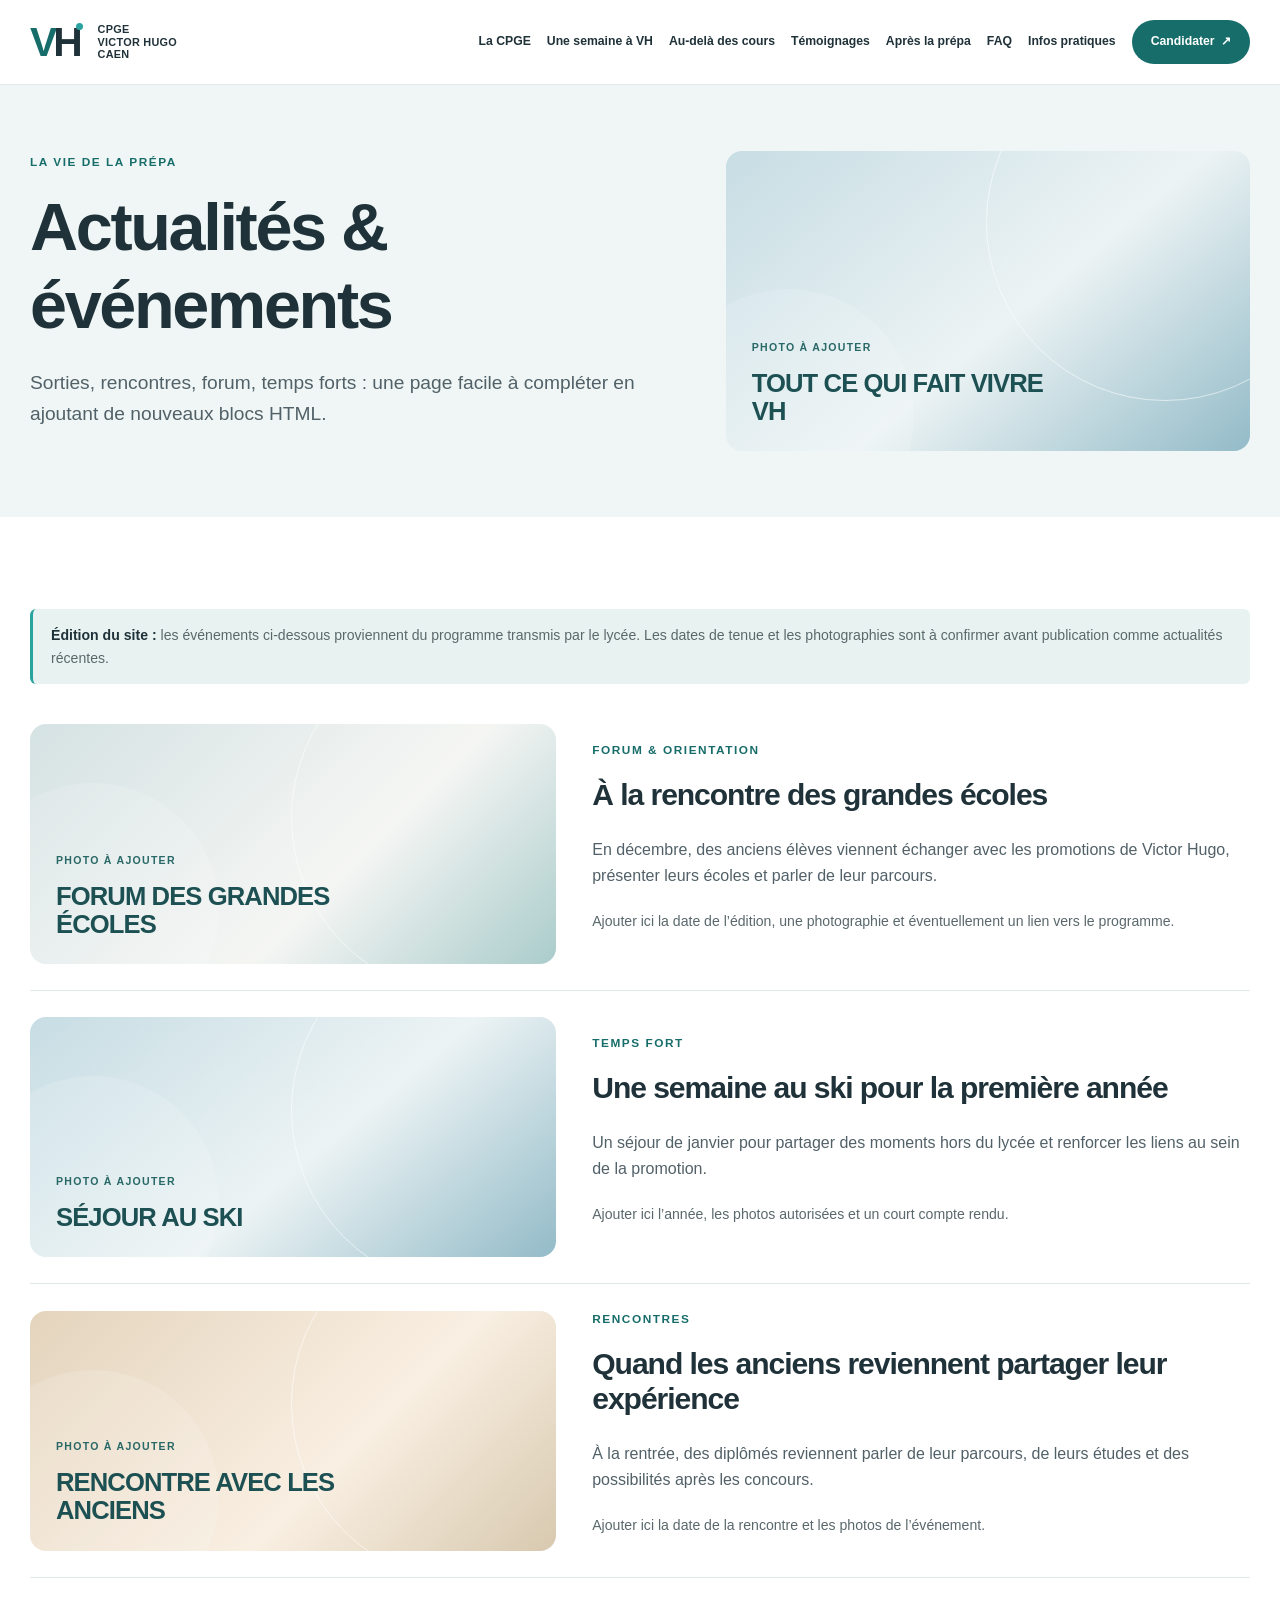
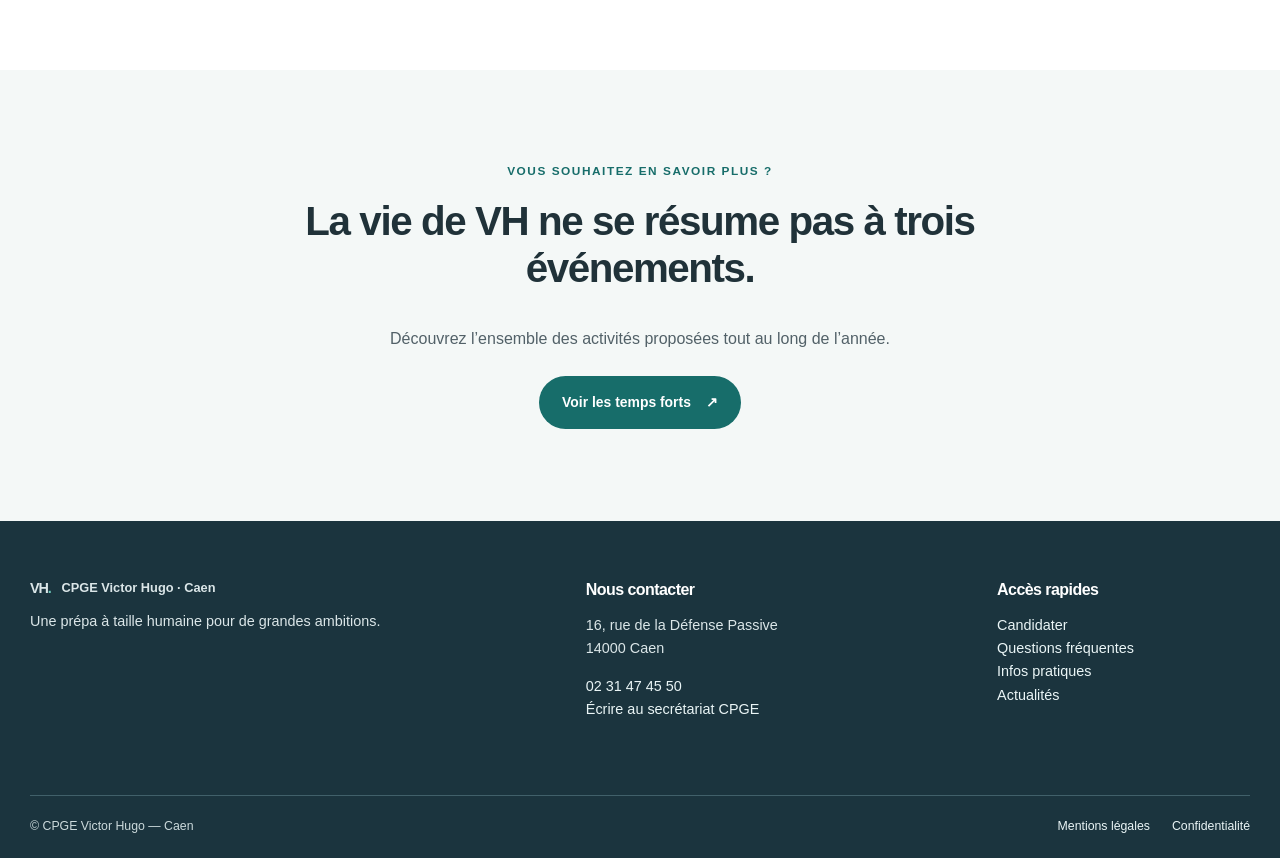
==== src/actualites/index.html @ 6874590a "site web sans photos et information exact" ====
<!DOCTYPE html>
<html lang="fr">
<head>
  <meta charset="UTF-8">
  <meta name="viewport" content="width=device-width, initial-scale=1.0">
  <meta name="theme-color" content="#2AA2A0">
  <meta name="description" content="Vie des classes préparatoires de Victor Hugo à Caen : événements, rencontres et activités.">
  <title>Actualités | CPGE Victor Hugo — Caen</title>
  <link rel="stylesheet" href="../assets/css/style.css">
</head>
<body>
  <a class="skip-link" href="#contenu">Aller au contenu</a>
  <!-- Le même en-tête se retrouve dans chaque page HTML. -->
<header class="site-header">
  <div class="header-inner container">
    <a class="brand" href="../" aria-label="CPGE Victor Hugo — accueil">
      <span class="brand-mark" aria-hidden="true">V<span>H</span><i></i></span>
      <span class="brand-name">CPGE<br>VICTOR HUGO<br>CAEN</span>
    </a>

    <nav class="desktop-nav" aria-label="Navigation principale">
      <a href="../la-cpge/">La CPGE</a>
<a href="../une-semaine/">Une semaine à VH</a>
<a href="../au-dela-des-cours/">Au-delà des cours</a>
<a href="../temoignages/">Témoignages</a>
<a href="../apres-la-prepa/">Après la prépa</a>
<a href="../faq/">FAQ</a>
<a href="../infos-pratiques/">Infos pratiques</a>
<a class="nav-cta" href="../candidater/">Candidater <span aria-hidden="true">↗</span></a>
    </nav>

    <!-- Menu mobile sans JavaScript : cliquer sur Menu pour l'ouvrir. -->
    <details class="mobile-nav">
      <summary>Menu <span class="menu-symbol" aria-hidden="true">☰</span></summary>
      <nav class="mobile-nav-links" aria-label="Navigation mobile">
        <a href="../la-cpge/">La CPGE</a>
<a href="../une-semaine/">Une semaine à VH</a>
<a href="../au-dela-des-cours/">Au-delà des cours</a>
<a href="../temoignages/">Témoignages</a>
<a href="../apres-la-prepa/">Après la prépa</a>
<a href="../faq/">FAQ</a>
<a href="../infos-pratiques/">Infos pratiques</a>
<a class="nav-cta" href="../candidater/">Candidater <span aria-hidden="true">↗</span></a>
      </nav>
    </details>
  </div>
</header>
  <main id="contenu">
    <!-- Titre de page : vous pouvez modifier librement le texte ici. -->
    <section class="page-hero">
      <div class="container page-hero-grid">
        <div>
          <p class="eyebrow">LA VIE DE LA PRÉPA</p>
          <h1>Actualités & événements</h1>
          <p class="lead">Sorties, rencontres, forum, temps forts : une page facile à compléter en ajoutant de nouveaux blocs HTML.</p>
        </div>
        <div class="media-slot media-slot--page media-snow" aria-hidden="true">
          <span class="media-note">Photo à ajouter</span><strong>TOUT CE QUI FAIT VIVRE VH</strong>
        </div>
      </div>
    </section>
    <section class="section"><div class="container">
      <p class="note note--top"><strong>Édition du site :</strong> les événements ci-dessous proviennent du programme transmis par le lycée. Les dates de tenue et les photographies sont à confirmer avant publication comme actualités récentes.</p>
      <div class="news-list">
        <article id="forum" class="news-feature"><div class="media-slot media-class" aria-hidden="true"><span class="media-note">Photo à ajouter</span><strong>FORUM DES GRANDES ÉCOLES</strong></div><div><p class="eyebrow">FORUM & ORIENTATION</p><h2>À la rencontre des grandes écoles</h2><p>En décembre, des anciens élèves viennent échanger avec les promotions de Victor Hugo, présenter leurs écoles et parler de leur parcours.</p><p class="note">Ajouter ici la date de l’édition, une photographie et éventuellement un lien vers le programme.</p></div></article>
        <article id="ski" class="news-feature"><div class="media-slot media-snow" aria-hidden="true"><span class="media-note">Photo à ajouter</span><strong>SÉJOUR AU SKI</strong></div><div><p class="eyebrow">TEMPS FORT</p><h2>Une semaine au ski pour la première année</h2><p>Un séjour de janvier pour partager des moments hors du lycée et renforcer les liens au sein de la promotion.</p><p class="note">Ajouter ici l’année, les photos autorisées et un court compte rendu.</p></div></article>
        <article id="anciens" class="news-feature"><div class="media-slot media-warm" aria-hidden="true"><span class="media-note">Photo à ajouter</span><strong>RENCONTRE AVEC LES ANCIENS</strong></div><div><p class="eyebrow">RENCONTRES</p><h2>Quand les anciens reviennent partager leur expérience</h2><p>À la rentrée, des diplômés reviennent parler de leur parcours, de leurs études et des possibilités après les concours.</p><p class="note">Ajouter ici la date de la rencontre et les photos de l’événement.</p></div></article>
      </div>
    </div></section>
    <section class="section section--soft"><div class="container center-content"><p class="eyebrow">VOUS SOUHAITEZ EN SAVOIR PLUS ?</p><h2>La vie de VH ne se résume pas à trois événements.</h2><p>Découvrez l’ensemble des activités proposées tout au long de l’année.</p><a class="button button--primary" href="../au-dela-des-cours/">Voir les temps forts<span aria-hidden="true">↗</span></a></div></section>
  </main>
  <footer class="site-footer">
  <div class="container footer-top">
    <div>
      <p class="footer-brand">VH<span>.</span> <small>CPGE Victor Hugo · Caen</small></p>
      <p>Une prépa à taille humaine pour de grandes ambitions.</p>
    </div>
    <div>
      <h2>Nous contacter</h2>
      <p>16, rue de la Défense Passive<br>14000 Caen</p>
      <p><a href="tel:+33231474550">02 31 47 45 50</a><br><a href="mailto:cecilia.guillard@ac-normandie.fr">Écrire au secrétariat CPGE</a></p>
    </div>
    <div>
      <h2>Accès rapides</h2>
      <p><a href="../candidater/">Candidater</a><br><a href="../faq/">Questions fréquentes</a><br><a href="../infos-pratiques/">Infos pratiques</a><br><a href="../actualites/">Actualités</a></p>
    </div>
  </div>
  <div class="container footer-bottom">
    <span>© CPGE Victor Hugo — Caen</span>
    <div class="footer-bottom-links"><a href="../mentions-legales/">Mentions légales</a><a href="../confidentialite/">Confidentialité</a></div>
  </div>
</footer>
</body>
</html>
---- src/assets/css/style.css ----
/* ================================================================
   CPGE VICTOR HUGO — feuille de styles commune
   Modifier les couleurs ici : elles seront reprises sur toutes les pages.
   1. Couleurs et base | 2. Header | 3. Composants
   4. Accueil | 5. Pages intérieures | 6. Footer | 7. Responsive
   ================================================================ */
:root {
  --turquoise: #2AA2A0;       /* Couleur de la plaquette du lycée */
  --turquoise-dark: #176D6A;  /* Plus foncé : contraste des boutons */
  --ink: #203239;
  --ink-soft: #526168;
  --paper: #FFFFFF;
  --mist: #F4F8F7;
  --line: #E1E9E7;
  --sand: #F1EDE6;
  --radius: 16px;
  --width: 1220px;
}
* { box-sizing: border-box; }
html { scroll-behavior: smooth; }
body { margin: 0; background: var(--paper); color: var(--ink); font-family: -apple-system, BlinkMacSystemFont, "Segoe UI", Arial, sans-serif; line-height: 1.6; }
a { color: inherit; text-decoration: none; }
a:hover { text-decoration: none; }
button, input, textarea { font: inherit; }
img { max-width: 100%; display: block; }
h1,h2,h3,p { margin-top: 0; }
h1,h2,h3 { line-height: 1.17; letter-spacing: -0.035em; }
h1 { font-size: clamp(2.7rem,5.2vw,5.25rem); }
h2 { font-size: clamp(1.9rem,3.15vw,3rem); }
h3 { font-size: 1.22rem; }
p { color: var(--ink-soft); }
strong { color: var(--ink); }
:focus-visible { outline: 3px solid var(--turquoise-dark); outline-offset: 4px; }
.container { width: min(var(--width), calc(100% - 48px)); margin-inline: auto; }
.skip-link { position: absolute; left: 12px; top: -70px; z-index: 1000; padding: 12px 20px; background: var(--ink); color: white; }
.skip-link:focus { top: 10px; }

/* 2. HEADER — identique sur toutes les pages */
.site-header { position: relative; z-index: 50; background: white; border-bottom: 1px solid var(--line); }
.header-inner { min-height: 84px; display: flex; align-items: center; gap: 26px; justify-content: space-between; }
.brand { display: flex; flex-shrink: 0; align-items: center; gap: 13px; line-height: 1.18; }
.brand-mark { color: var(--turquoise-dark); position: relative; font-size: 2.55rem; font-weight: 850; letter-spacing: -.1em; line-height: 1; padding-right: 6px; }
.brand-mark span { color: var(--ink); }
.brand-mark i { display: block; width: 7px; height: 7px; background: var(--turquoise); border-radius: 50%; position: absolute; right: 2px; top: 1px; }
.brand-name { font-size: .68rem; font-weight: 750; letter-spacing: .025em; color: var(--ink); }
.desktop-nav { display: flex; align-items: center; gap: clamp(9px,1.25vw,22px); }
.desktop-nav a { font-size: .765rem; font-weight: 700; white-space: nowrap; transition: color .2s; }
.desktop-nav a:hover, .desktop-nav a[aria-current="page"] { color: var(--turquoise-dark); }
.desktop-nav .nav-cta, .mobile-nav .nav-cta { border-radius: 999px; padding: 12px 19px; background: var(--turquoise-dark); color: white; }
.desktop-nav .nav-cta:hover { background: var(--ink); color: white; }
.nav-cta span { padding-left: 3px; }
.mobile-nav { display: none; }

/* 3. COMPOSANTS RÉUTILISABLES */
.section { padding-block: 92px; }
.section--soft { background: var(--mist); }
.eyebrow { color: var(--turquoise-dark); font-size: .74rem; font-weight: 800; letter-spacing: .13em; text-transform: uppercase; margin-bottom: 17px; }
.eyebrow--light { color: #A5E4DC; }
.section-heading { max-width: 680px; margin-bottom: 37px; }
.section-heading h2 { margin-bottom: 14px; }
.section-heading h2::after { content: ""; display: block; height: 3px; width: 52px; background: var(--turquoise); border-radius: 3px; margin-top: 16px; }
.section-heading p { font-size: 1.03rem; margin-bottom: 0; }
.section-heading--center { text-align: center; margin-inline: auto; }
.section-heading--center h2::after { margin-inline: auto; }
.section-actions { display: flex; justify-content: center; padding-top: 35px; }
.button-row { display: flex; flex-wrap: wrap; align-items: center; gap: 12px; }
.button { display: inline-flex; justify-content: center; align-items: center; gap: 15px; padding: 13px 21px; font-size: .87rem; font-weight: 750; min-height: 46px; border: 2px solid transparent; border-radius: 999px; transition: background-color .2s, color .2s, transform .2s; }
.button:hover { transform: translateY(-2px); }
.button--primary { background: var(--turquoise-dark); color: white; }
.button--primary:hover { background: var(--ink); color: white; }
.button--outline { border-color: var(--turquoise-dark); color: var(--turquoise-dark); background: transparent; }
.button--outline:hover { background: #DDF1EE; }
.button--light { background: white; color: var(--ink); }
.button--light:hover { background: #E7F5F2; }
.text-link { color: var(--turquoise-dark); font-weight: 750; display: inline-block; }
.text-link:hover { text-decoration: underline; text-underline-offset: 4px; }
.cards { display: grid; gap: 20px; }
.cards--2 { grid-template-columns: repeat(2,minmax(0,1fr)); }
.cards--3 { grid-template-columns: repeat(3,minmax(0,1fr)); }
.cards--4 { grid-template-columns: repeat(4,minmax(0,1fr)); }
.split { display: grid; grid-template-columns: minmax(0,1fr) minmax(0,1fr); align-items: center; gap: clamp(34px,6vw,100px); }
.split--wide-right { grid-template-columns: minmax(0,.83fr) minmax(0,1.6fr); }
.split--wide-left { grid-template-columns: minmax(0,1.5fr) minmax(0,.8fr); }
.split-copy > p { max-width: 460px; margin-bottom: 25px; }
.center-content { max-width: 760px; text-align: center; }
.center-content .button { margin-top: 9px; }
.note { font-size: .88rem; color: #5A686C; line-height: 1.6; margin-top: 22px; }
.note--top { margin: 0 0 40px; background: #E8F3F1; padding: 15px 18px; border-left: 3px solid var(--turquoise); border-radius: 6px; }
.small-warning { background: #FFF4E6; border-left: 3px solid #C68838; border-radius: 6px; padding: 14px 18px; font-size: .95rem; }
/* Espaces photo. Chaque bloc pourra devenir une balise <img> avec la classe cover-image. */
.media-slot { position: relative; overflow: hidden; min-height: 250px; border-radius: var(--radius); display: flex; flex-direction: column; align-items: flex-start; justify-content: flex-end; padding: 26px; background: linear-gradient(125deg,#A5CECB,#DBECE8); isolation: isolate; }
.media-slot::before, .media-slot::after { content: ""; position: absolute; pointer-events: none; z-index: -1; border-radius: 50%; }
.media-slot::before { width: 68%; aspect-ratio: 1; border: 1px solid #FFFFFF90; top: -36%; right: -18%; }
.media-slot::after { width: 48%; aspect-ratio: 1; background: #FFFFFF22; bottom: -30%; left: -12%; }
.media-slot strong { color: #1D5053; font-size: clamp(1.4rem,2vw,2rem); line-height: 1.1; letter-spacing: -.035em; max-width: 320px; }
.media-note { display: inline-block; font-size: .66rem; font-weight: 800; letter-spacing: .12em; margin-bottom: 13px; text-transform: uppercase; color: #286866; }
.media-snow { background: linear-gradient(140deg,#C7DDE4,#ECF3F4 55%,#93BBC8); }
.media-lab { background: linear-gradient(135deg,#B0D8D1,#E7F4F1 60%,#BDD4D0); }
.media-warm { background: linear-gradient(135deg,#E4D4BD,#F9EFE2 60%,#D8C9AF); }
.media-sage { background: linear-gradient(135deg,#C1D4CC,#EDF0E4 60%,#A6C5B8); }
.media-campus { background: linear-gradient(135deg,#C9D2D9,#F0F3F1 60%,#B5C5CB); }
.media-class { background: linear-gradient(135deg,#D5E2E3,#F5F6F4 60%,#AACCCB); }
.media-teal { background: linear-gradient(135deg,#72B9B3,#CDE7E4 65%,#86C7BE); }
.cover-image { display: block; width: 100%; height: 100%; min-height: 250px; object-fit: cover; border-radius: var(--radius); }
/* Ces règles permettent de remplacer les blocs photo sans casser la mise en page. */
.hero-visual .cover-image { min-height: 500px; border-radius: 18px 18px 110px 18px; }
.week-tile .cover-image { aspect-ratio: 3/4; min-height: 235px; border-radius: 11px; }
.adventure-image .cover-image { height: 100%; min-height: 420px; border-radius: 0; }
.after-aside .cover-image { min-height: 350px; }
.meet-image .cover-image { height: 100%; min-height: 420px; border-radius: 0 100px 0 0; }
.daily-card .cover-image, .story-card .cover-image { border-radius: 0; }

/* 4. PAGE D'ACCUEIL */
.home-hero { background: linear-gradient(90deg,#F4F9F8,#E1EFED); }
.home-hero-grid { min-height: 585px; display: grid; grid-template-columns: 1.02fr .98fr; align-items: stretch; gap: 40px; }
.home-hero-copy { align-self: center; padding-block: 90px; }
.home-hero h1 { font-size: clamp(2.9rem,4.95vw,4.75rem); max-width: 630px; margin-bottom: 21px; }
.home-hero h1 em { color: var(--turquoise-dark); font-style: normal; }
.hero-tracks { color: var(--ink); font-size: 1.16rem; font-weight: 700; margin-bottom: 11px; }
.hero-tracks span { color: var(--turquoise); margin-inline: 4px; }
.hero-intro { max-width: 460px; margin-bottom: 27px; }
.hero-visual { position: relative; padding-block: 35px; display: flex; align-items: stretch; }
.hero-visual .media-slot { min-height: 500px; width: 100%; border-radius: 18px 18px 110px 18px; }
.hero-visual .media-slot strong { font-size: clamp(1.8rem,3.1vw,3.1rem); max-width: 450px; color: #23565D; }
.visual-sticker { position: absolute; top: 64px; right: -13px; transform: rotate(9deg); background: #FDF6EA; color: var(--ink); font-family: Georgia,serif; font-style: italic; text-align: center; padding: 18px; border-radius: 50%; box-shadow: 0 14px 30px #172F3030; font-size: 1.05rem; }
.reasons-grid { display: grid; grid-template-columns: repeat(5,minmax(0,1fr)); gap: 20px; margin-top: 55px; }
.reason { text-align: center; padding: 10px 6px; }
.reason-number { display: grid; place-items: center; width: 74px; height: 74px; border-radius: 50%; margin: 0 auto 19px; background: #E4F2F0; color: var(--turquoise-dark); font-family: Georgia,serif; font-style: italic; font-size: 1.65rem; }
.reason h3 { font-size: 1rem; min-height: 40px; margin-bottom: 10px; }
.reason p { font-size: .86rem; line-height: 1.65; margin: 0; }
.week-grid { display: grid; grid-template-columns: repeat(4,minmax(0,1fr)); gap: 12px; }
.week-tile { position: relative; min-width: 0; }
.week-tile .media-slot { border-radius: 11px; aspect-ratio: 3/4; min-height: 235px; padding: 12px; }
.week-tile .media-slot strong { font-size: 1.05rem; }
.week-tile .media-note { font-size: .52rem; }
.week-tile > span { position: absolute; bottom: 10px; left: 10px; background: white; padding: 5px 12px; font-size: .79rem; font-weight: 750; border-radius: 5px; }
.adventure-section { display: grid; grid-template-columns: 1fr 1fr; background: #1F3F48; color: white; }
.adventure-image .media-slot { border-radius: 0; width: 100%; height: 100%; min-height: 420px; }
.adventure-content { padding: clamp(55px,7vw,100px); align-self: center; max-width: 720px; }
.adventure-content h2 { color: white; }
.adventure-content > p:not(.eyebrow) { color: #E8F2F2; max-width: 450px; }
.inline-tags { list-style: none; display: flex; gap: 9px; padding: 0; margin: 25px 0 30px; flex-wrap: wrap; }
.inline-tags li { border: 1px solid #A4C5C8; padding: 7px 13px; border-radius: 999px; font-size: .8rem; }
.quote-card { border: 1px solid var(--line); border-radius: 15px; padding: 26px; background: white; display: flex; flex-direction: column; }
.quote-mark { font-family: Georgia,serif; font-size: 4.5rem; line-height: .7; color: var(--turquoise); margin-top: 8px; }
.quote-card blockquote { margin: 10px 0 28px; font-size: 1.025rem; font-weight: 580; flex: 1; }
.quote-person { display: flex; align-items: center; gap: 12px; }
.person-avatar { border-radius: 50%; width: 45px; height: 45px; flex-shrink: 0; background: #DDF1EE; color: var(--turquoise-dark); display: grid; place-items: center; font-family: Georgia,serif; font-size: 1.3rem; }
.quote-person p { margin: 0; }
.quote-person strong, .quote-person small { display: block; }
.quote-person small { color: var(--ink-soft); font-size: .73rem; }
.track-list { display: flex; flex-wrap: wrap; gap: 9px; margin: 25px 0 31px; }
.track-list span { font-size: .85rem; border: 1px solid #D5E2E0; padding: 8px 14px; background: white; border-radius: 7px; }
.after-aside { position: relative; }
.after-aside .media-slot { min-height: 350px; }
.after-aside-label { position: relative; background: white; width: 88%; padding: 16px 19px; border-radius: 9px; margin: -35px auto 0; box-shadow: 0 12px 30px #10282917; font-size: .93rem; }
.heading-row { display: flex; justify-content: space-between; align-items: flex-end; gap: 20px; }
.heading-row .section-heading { margin-bottom: 28px; }
.heading-row .text-link { margin-bottom: 34px; }
.story-card { border-radius: 15px; border: 1px solid var(--line); background: white; overflow: hidden; }
.story-card .media-slot { border-radius: 0; min-height: 205px; }
.story-copy { padding: 23px; }
.story-copy h3 { margin-bottom: 9px; }
.story-copy p { font-size: .9rem; margin-bottom: 17px; }
.story-copy .mini-label { color: var(--turquoise-dark); text-transform: uppercase; font-size: .69rem; font-weight: 850; letter-spacing: .08em; }
.story-copy a { color: var(--turquoise-dark); font-weight: 750; font-size: .83rem; }
.meet-section { background: #E7F3F1; }
.meet-grid { display: grid; grid-template-columns: 1fr 1.1fr; align-items: stretch; gap: 48px; }
.meet-image .media-slot { min-height: 420px; border-radius: 0 100px 0 0; height: 100%; }
.meet-content { padding-block: 67px; align-self: center; }
.meet-content h2 { max-width: 620px; }
.meet-content > p:not(.eyebrow) { max-width: 530px; }

/* 5. PAGES INTÉRIEURES */
.page-hero { background: #EFF6F5; }
.page-hero-grid { display: grid; grid-template-columns: 1.1fr .9fr; align-items: center; gap: 55px; padding-block: 66px; }
.page-hero h1 { margin-bottom: 23px; max-width: 720px; }
.page-hero .lead { font-size: clamp(1.06rem,1.5vw,1.27rem); line-height: 1.6; max-width: 650px; }
.media-slot--page { min-height: 300px; }
.narrow-center { max-width: 800px; text-align: center; }
.narrow-center .section-heading { margin-inline: auto; }
.pathway { display: flex; flex-direction: column; align-items: center; margin-top: 30px; }
.path-box { background: var(--mist); border: 1px solid #D2E2DF; border-radius: 12px; padding: 14px 26px; min-width: 195px; font-weight: 750; text-align: center; }
.path-box small { display: block; font-size: .75rem; font-weight: 400; }
.path-box--accent { background: #D5EEE9; border-color: #ACD8D1; }
.path-box--end { background: var(--ink); color: white; }
.path-arrow { font-weight: 800; font-size: 1.8rem; color: var(--turquoise-dark); line-height: 1.7; }
.path-branches { display: flex; gap: 9px; }
.path-branches .path-box { min-width: 120px; }
.info-card, .field-card, .step-card, .simple-card { background: white; border: 1px solid var(--line); border-radius: var(--radius); padding: 28px; }
.info-card h3 { font-size: 1.4rem; margin: 10px 0; }
.class-name { color: var(--turquoise-dark); font-size: .77rem; font-weight: 850; letter-spacing: .12em; }
.info-card details { margin-top: 15px; border-top: 1px solid var(--line); padding-top: 10px; }
.info-card summary { color: var(--turquoise-dark); cursor: pointer; font-weight: 750; }
.info-card details p { font-size: .9rem; margin: 12px 0 0; }
.callout-section { background: #1F3F48; }
.callout { display: flex; justify-content: space-between; align-items: center; gap: 30px; }
.callout h2 { color: white; }
.callout p:not(.eyebrow) { color: #D6E9E8; }
.callout .eyebrow { color: #9DDCD5; }
.daily-grid { display: grid; grid-template-columns: repeat(3,minmax(0,1fr)); gap: 22px; }
.daily-card { overflow: hidden; border: 1px solid var(--line); border-radius: var(--radius); }
.daily-card .media-slot { border-radius: 0; min-height: 235px; }
.daily-card > div:last-child { padding: 22px; }
.daily-card h3 { margin: 7px 0 12px; font-size: 1.36rem; }
.daily-card p { margin: 0; }
.count { color: var(--turquoise-dark); font-size: .69rem; font-weight: 850; letter-spacing: .09em; }
.timeline { max-width: 1100px; margin: 0 auto; }
.timeline-item { display: grid; grid-template-columns: 145px minmax(0,1fr) 250px; gap: 28px; border-top: 1px solid var(--line); padding: 25px 0; align-items: center; }
.timeline-date { color: var(--turquoise-dark); font-size: .83rem; text-transform: uppercase; font-weight: 850; letter-spacing: .08em; }
.timeline-copy h3 { margin: 0 0 8px; font-size: 1.3rem; }
.timeline-copy p { margin: 0; }
.timeline-item .media-slot { min-height: 140px; padding: 15px; }
.timeline-item .media-slot strong { font-size: 1rem; }
.timeline-item .media-note { font-size: .59rem; }
.testimonials-stack { display: grid; gap: 25px; }
.testimonial-story { display: grid; grid-template-columns: minmax(230px,.42fr) minmax(0,1fr); gap: 38px; padding: 30px; border-radius: 18px; background: var(--mist); }
.testimonial-aside .media-slot { min-height: 210px; }
.person-details { display: flex; flex-direction: column; padding-top: 14px; }
.person-details strong { font-size: 1.2rem; }
.person-details span { font-size: .86rem; color: var(--ink-soft); }
.testimonial-body h2 { font-size: clamp(1.6rem,2.5vw,2.4rem); }
.testimonial-body p { font-size: .98rem; }
.field-card span { color: var(--turquoise-dark); font-family: Georgia,serif; font-style: italic; font-size: 1.7rem; }
.field-card h3 { margin-top: 18px; }
.table-wrap { overflow-x: auto; border-radius: var(--radius); border: 1px solid var(--line); background: white; }
.data-table { width: 100%; border-collapse: collapse; min-width: 650px; }
.data-table caption { text-align: left; padding: 16px 20px; font-weight: 750; }
.data-table th, .data-table td { padding: 16px 20px; border-top: 1px solid var(--line); text-align: left; }
.data-table thead th { background: #DDEFEA; color: var(--ink); font-size: .84rem; }
.data-table tbody th { font-weight: 750; }
.data-table tbody tr:nth-child(even) { background: #F8FBFA; }
.faq-layout { display: grid; grid-template-columns: .52fr 1fr; gap: 70px; align-items: start; }
.faq-sidebar { position: sticky; top: 26px; }
.faq-group { margin-bottom: 38px; }
.faq-group h2 { font-size: 1.6rem; margin-bottom: 20px; }
.faq-item { border-bottom: 1px solid var(--line); padding-block: 5px; }
.faq-item summary { position: relative; cursor: pointer; list-style: none; padding: 15px 35px 15px 0; font-weight: 730; }
.faq-item summary::-webkit-details-marker { display: none; }
.faq-item summary::after { content: "+"; position: absolute; right: 4px; top: 11px; color: var(--turquoise-dark); font-weight: 600; font-size: 1.55rem; }
.faq-item[open] summary::after { content: "−"; }
.faq-answer { padding-bottom: 14px; }
.faq-answer p { margin: 0; }
.contact-card { border: 1px solid var(--line); padding: 28px; border-radius: var(--radius); overflow-wrap: anywhere; }
.contact-icon { display: grid; place-items: center; background: #E1F1EE; color: var(--turquoise-dark); border-radius: 50%; width: 50px; height: 50px; font-size: 1.6rem; }
.contact-card h2, .simple-card h2 { font-size: 1.5rem; margin-top: 22px; }
.contact-card a { color: var(--turquoise-dark); font-weight: 750; }
.contact-card a:hover { text-decoration: underline; }
.step-card { position: relative; }
.step-card > span { color: var(--turquoise-dark); font-family: Georgia,serif; font-style: italic; font-size: 2rem; }
.step-card h3 { margin: 15px 0; }
.news-list { display: grid; gap: 26px; }
.news-feature { display: grid; grid-template-columns: .8fr 1fr; gap: 36px; align-items: center; padding-bottom: 26px; border-bottom: 1px solid var(--line); scroll-margin-top: 24px; }
.news-feature .media-slot { min-height: 240px; }
.news-feature h2 { font-size: clamp(1.55rem,2.35vw,2.3rem); }
.prose { max-width: 800px; }
.prose h2 { margin-top: 35px; font-size: 1.6rem; }

/* 6. FOOTER */
.site-footer { color: white; background: #1B343E; }
.footer-top { display: grid; grid-template-columns: 1.4fr 1fr .7fr; gap: 50px; padding-block: 60px; }
.footer-brand { font-size: 2.6rem; font-weight: 850; letter-spacing: -.08em; color: white; line-height: 1; }
.footer-brand span { color: #6FC9BD; }
.footer-brand small { display: inline-block; font-size: .8rem; vertical-align: middle; font-weight: 700; letter-spacing: 0; margin-left: 8px; }
.site-footer h2 { font-size: 1rem; margin-bottom: 15px; }
.site-footer p { color: #DBE6E8; font-size: .9rem; }
.site-footer a { color: #EAF5F6; }
.site-footer a:hover { text-decoration: underline; text-underline-offset: 4px; }
.footer-bottom { display: flex; align-items: center; justify-content: space-between; gap: 20px; padding-block: 21px; border-top: 1px solid #41606A; font-size: .77rem; color: #CCDADC; }
.footer-bottom-links { display: flex; flex-wrap: wrap; gap: 22px; }

/* 7. RESPONSIVE — tablette et téléphone */
@media (max-width: 1160px) {
  .desktop-nav { display: none; }
  .header-inner { min-height: 74px; }
  .mobile-nav { display: block; margin-left: auto; position: relative; }
  .mobile-nav summary { cursor: pointer; list-style: none; border: 1px solid var(--turquoise-dark); border-radius: 10px; font-size: .87rem; padding: 8px 14px; color: var(--turquoise-dark); font-weight: 750; }
  .mobile-nav summary::-webkit-details-marker { display: none; }
  .menu-symbol { margin-left: 8px; }
  .mobile-nav-links { position: absolute; display: grid; gap: 0; top: calc(100% + 16px); right: 0; min-width: min(340px,calc(100vw - 32px)); background: white; border: 1px solid var(--line); box-shadow: 0 24px 40px #122D3120; border-radius: 12px; padding: 10px; }
  .mobile-nav-links a { padding: 12px 13px; border-radius: 7px; font-size: .91rem; font-weight: 650; }
  .mobile-nav-links a:hover, .mobile-nav-links a[aria-current="page"] { background: #EFF8F6; color: var(--turquoise-dark); }
  .mobile-nav-links .nav-cta { margin-top: 7px; text-align: center; color: white; }
  .home-hero-grid { gap: 25px; }
  .home-hero h1 { font-size: clamp(2.5rem,5vw,4.1rem); }
  .reasons-grid { grid-template-columns: repeat(3,1fr); gap: 25px; }
  /* Les quatre vignettes gagnent toute la largeur sur les petits ordinateurs. */
  .split--wide-right { grid-template-columns: 1fr; }
  .cards--4 { grid-template-columns: repeat(2,1fr); }
}
@media (max-width: 850px) {
  .section { padding-block: 65px; }
  .home-hero-grid, .split, .split--wide-right, .split--wide-left, .page-hero-grid, .meet-grid, .adventure-section { grid-template-columns: minmax(0,1fr); }
  .home-hero-copy { padding: 60px 0 10px; }
  .hero-visual { padding: 0 0 45px; }
  .hero-visual .media-slot, .hero-visual .cover-image { min-height: 330px; }
  .visual-sticker { right: 10px; }
  .page-hero-grid { gap: 28px; padding-block: 44px; }
  .page-hero h1 { font-size: clamp(2.5rem,6vw,3.6rem); }
  .cards--3 { grid-template-columns: repeat(2,minmax(0,1fr)); }
  .week-grid { grid-template-columns: repeat(4,minmax(0,1fr)); }
  .adventure-image { order: 0; }
  .adventure-content { padding: 50px 24px; }
  .adventure-image .media-slot { min-height: 300px; }
  .meet-grid { gap: 0; }
  .meet-image .media-slot { min-height: 280px; }
  .meet-content { padding-block: 45px; }
  .daily-grid { grid-template-columns: repeat(2,minmax(0,1fr)); }
  .timeline-item { grid-template-columns: 100px 1fr; }
  .timeline-item .media-slot { grid-column: 2; }
  .faq-layout { grid-template-columns: 1fr; gap: 20px; }
  .faq-sidebar { position: static; }
  .footer-top { grid-template-columns: repeat(2,1fr); gap: 35px; }
  .footer-top > div:first-child { grid-column: 1 / -1; }
  .testimonial-story { grid-template-columns: .65fr 1fr; gap: 20px; }
}
@media (max-width: 600px) {
  .container { width: min(var(--width),calc(100% - 36px)); }
  .brand-mark { font-size: 2.1rem; }
  .brand-name { font-size: .57rem; }
  .header-inner { min-height: 68px; }
  .home-hero h1 { font-size: clamp(2.55rem,9vw,3.65rem); }
  .home-hero-copy { padding-top: 55px; }
  .hero-visual .media-slot, .hero-visual .cover-image { min-height: 280px; border-radius: 16px 16px 65px 16px; }
  .visual-sticker { top: 27px; font-size: .82rem; padding: 12px; }
  .button-row { align-items: stretch; }
  .button-row .button { flex: 1; }
  .reasons-grid { grid-template-columns: repeat(2,minmax(0,1fr)); gap: 27px 15px; }
  .reason-number { width: 62px; height: 62px; }
  .reason h3 { min-height: unset; }
  .week-grid { grid-template-columns: repeat(2,minmax(0,1fr)); }
  .week-tile .media-slot, .week-tile .cover-image { min-height: 200px; }
  .cards--2, .cards--3, .cards--4, .daily-grid { grid-template-columns: 1fr; }
  /* Les témoignages glissent horizontalement au doigt, sans JavaScript. */
  .testimonials-carousel { display: grid; grid-auto-flow: column; grid-auto-columns: minmax(83%,1fr); grid-template-columns: none; overflow-x: auto; scroll-snap-type: x mandatory; padding: 4px 2px 18px; overscroll-behavior-inline: contain; }
  .testimonials-carousel > * { scroll-snap-align: start; }
  .heading-row { display: block; }
  .heading-row .text-link { margin-bottom: 24px; }
  .path-branches .path-box { padding: 11px 9px; min-width: 80px; }
  .testimonial-story { grid-template-columns: 1fr; padding: 19px; }
  .testimonial-aside .media-slot { min-height: 190px; }
  .news-feature { grid-template-columns: 1fr; gap: 15px; }
  .callout { display: block; }
  .callout .button { margin-top: 13px; }
  .timeline-item { grid-template-columns: 1fr; gap: 8px; }
  .timeline-item .media-slot { grid-column: 1; margin-top: 7px; }
  .footer-top { grid-template-columns: 1fr; }
  .footer-top > div:first-child { grid-column: auto; }
  .footer-bottom { display: block; }
  .footer-bottom-links { margin-top: 14px; }
}
@media (prefers-reduced-motion: reduce) { html { scroll-behavior: auto; } .button { transition: none; } }
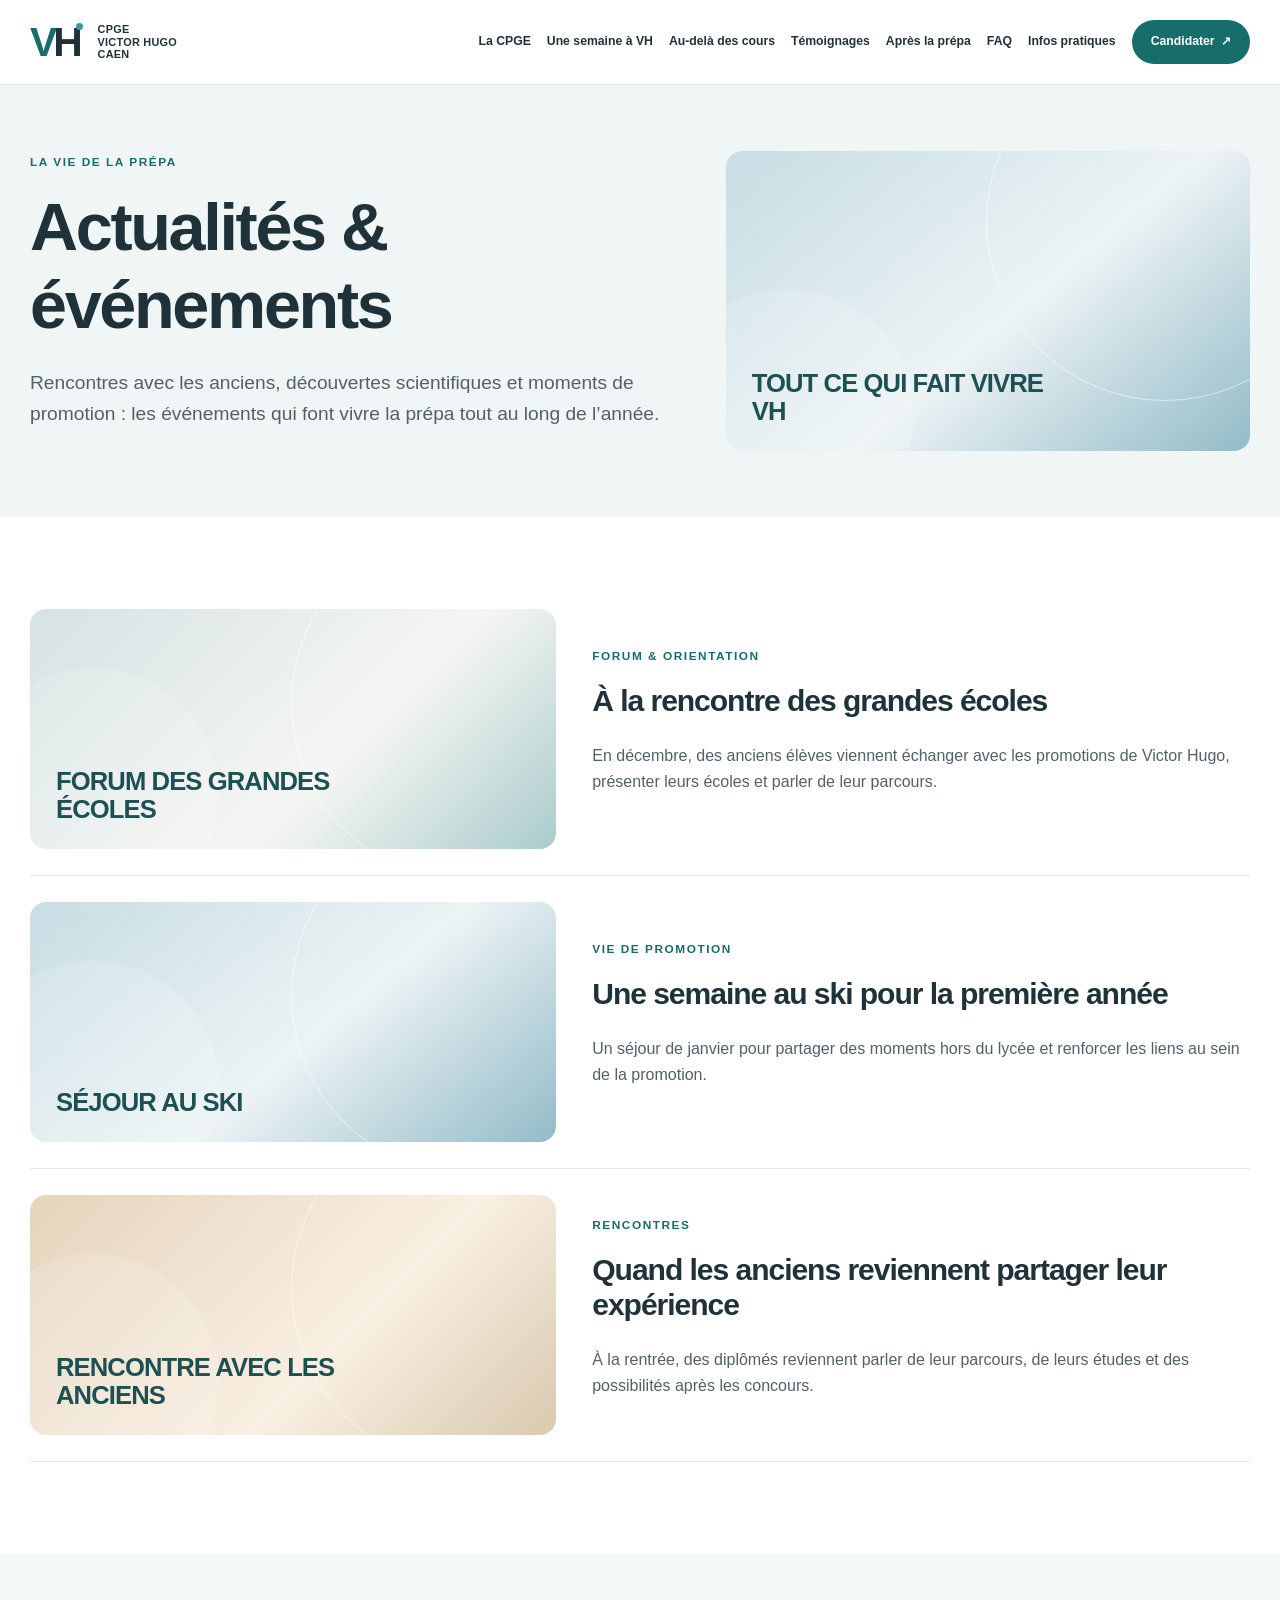
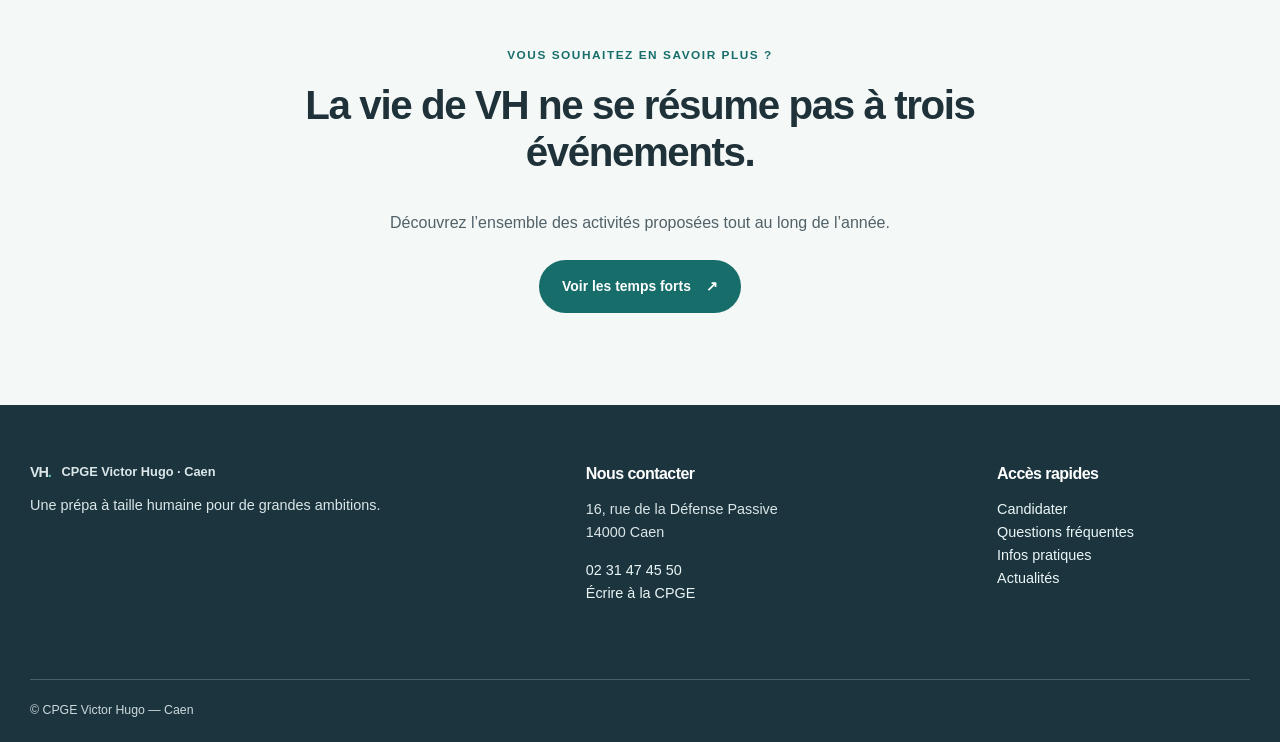
==== commit 8e9a46f0: "Integration de la V2 du site CPGE Victor Hugo" ====
--- a/src/actualites/index.html
+++ b/src/actualites/index.html
@@ -1,25 +1,25 @@
 <!DOCTYPE html>
+
 <html lang="fr">
 <head>
-  <meta charset="UTF-8">
-  <meta name="viewport" content="width=device-width, initial-scale=1.0">
-  <meta name="theme-color" content="#2AA2A0">
-  <meta name="description" content="Vie des classes préparatoires de Victor Hugo à Caen : événements, rencontres et activités.">
-  <title>Actualités | CPGE Victor Hugo — Caen</title>
-  <link rel="stylesheet" href="../assets/css/style.css">
+<meta charset="utf-8"/>
+<meta content="width=device-width, initial-scale=1.0" name="viewport"/>
+<meta content="#2AA2A0" name="theme-color"/>
+<meta content="Vie des classes préparatoires de Victor Hugo à Caen : événements, rencontres et activités." name="description"/>
+<title>Actualités | CPGE Victor Hugo — Caen</title>
+<link href="../assets/css/style.css" rel="stylesheet"/>
 </head>
 <body>
-  <a class="skip-link" href="#contenu">Aller au contenu</a>
-  <!-- Le même en-tête se retrouve dans chaque page HTML. -->
+<a class="skip-link" href="#contenu">Aller au contenu</a>
+<!-- Le même en-tête se retrouve dans chaque page HTML. -->
 <header class="site-header">
-  <div class="header-inner container">
-    <a class="brand" href="../" aria-label="CPGE Victor Hugo — accueil">
-      <span class="brand-mark" aria-hidden="true">V<span>H</span><i></i></span>
-      <span class="brand-name">CPGE<br>VICTOR HUGO<br>CAEN</span>
-    </a>
-
-    <nav class="desktop-nav" aria-label="Navigation principale">
-      <a href="../la-cpge/">La CPGE</a>
+<div class="header-inner container">
+<a aria-label="CPGE Victor Hugo — accueil" class="brand" href="../">
+<span aria-hidden="true" class="brand-mark">V<span>H</span><i></i></span>
+<span class="brand-name">CPGE<br/>VICTOR HUGO<br/>CAEN</span>
+</a>
+<nav aria-label="Navigation principale" class="desktop-nav">
+<a href="../la-cpge/">La CPGE</a>
 <a href="../une-semaine/">Une semaine à VH</a>
 <a href="../au-dela-des-cours/">Au-delà des cours</a>
 <a href="../temoignages/">Témoignages</a>
@@ -27,13 +27,12 @@
 <a href="../faq/">FAQ</a>
 <a href="../infos-pratiques/">Infos pratiques</a>
 <a class="nav-cta" href="../candidater/">Candidater <span aria-hidden="true">↗</span></a>
-    </nav>
-
-    <!-- Menu mobile sans JavaScript : cliquer sur Menu pour l'ouvrir. -->
-    <details class="mobile-nav">
-      <summary>Menu <span class="menu-symbol" aria-hidden="true">☰</span></summary>
-      <nav class="mobile-nav-links" aria-label="Navigation mobile">
-        <a href="../la-cpge/">La CPGE</a>
+</nav>
+<!-- Menu mobile sans JavaScript : cliquer sur Menu pour l'ouvrir. -->
+<details class="mobile-nav">
+<summary>Menu <span aria-hidden="true" class="menu-symbol">☰</span></summary>
+<nav aria-label="Navigation mobile" class="mobile-nav-links">
+<a href="../la-cpge/">La CPGE</a>
 <a href="../une-semaine/">Une semaine à VH</a>
 <a href="../au-dela-des-cours/">Au-delà des cours</a>
 <a href="../temoignages/">Témoignages</a>
@@ -41,54 +40,54 @@
 <a href="../faq/">FAQ</a>
 <a href="../infos-pratiques/">Infos pratiques</a>
 <a class="nav-cta" href="../candidater/">Candidater <span aria-hidden="true">↗</span></a>
-      </nav>
-    </details>
-  </div>
+</nav>
+</details>
+</div>
 </header>
-  <main id="contenu">
-    <!-- Titre de page : vous pouvez modifier librement le texte ici. -->
-    <section class="page-hero">
-      <div class="container page-hero-grid">
-        <div>
-          <p class="eyebrow">LA VIE DE LA PRÉPA</p>
-          <h1>Actualités & événements</h1>
-          <p class="lead">Sorties, rencontres, forum, temps forts : une page facile à compléter en ajoutant de nouveaux blocs HTML.</p>
-        </div>
-        <div class="media-slot media-slot--page media-snow" aria-hidden="true">
-          <span class="media-note">Photo à ajouter</span><strong>TOUT CE QUI FAIT VIVRE VH</strong>
-        </div>
-      </div>
-    </section>
-    <section class="section"><div class="container">
-      <p class="note note--top"><strong>Édition du site :</strong> les événements ci-dessous proviennent du programme transmis par le lycée. Les dates de tenue et les photographies sont à confirmer avant publication comme actualités récentes.</p>
-      <div class="news-list">
-        <article id="forum" class="news-feature"><div class="media-slot media-class" aria-hidden="true"><span class="media-note">Photo à ajouter</span><strong>FORUM DES GRANDES ÉCOLES</strong></div><div><p class="eyebrow">FORUM & ORIENTATION</p><h2>À la rencontre des grandes écoles</h2><p>En décembre, des anciens élèves viennent échanger avec les promotions de Victor Hugo, présenter leurs écoles et parler de leur parcours.</p><p class="note">Ajouter ici la date de l’édition, une photographie et éventuellement un lien vers le programme.</p></div></article>
-        <article id="ski" class="news-feature"><div class="media-slot media-snow" aria-hidden="true"><span class="media-note">Photo à ajouter</span><strong>SÉJOUR AU SKI</strong></div><div><p class="eyebrow">TEMPS FORT</p><h2>Une semaine au ski pour la première année</h2><p>Un séjour de janvier pour partager des moments hors du lycée et renforcer les liens au sein de la promotion.</p><p class="note">Ajouter ici l’année, les photos autorisées et un court compte rendu.</p></div></article>
-        <article id="anciens" class="news-feature"><div class="media-slot media-warm" aria-hidden="true"><span class="media-note">Photo à ajouter</span><strong>RENCONTRE AVEC LES ANCIENS</strong></div><div><p class="eyebrow">RENCONTRES</p><h2>Quand les anciens reviennent partager leur expérience</h2><p>À la rentrée, des diplômés reviennent parler de leur parcours, de leurs études et des possibilités après les concours.</p><p class="note">Ajouter ici la date de la rencontre et les photos de l’événement.</p></div></article>
-      </div>
-    </div></section>
-    <section class="section section--soft"><div class="container center-content"><p class="eyebrow">VOUS SOUHAITEZ EN SAVOIR PLUS ?</p><h2>La vie de VH ne se résume pas à trois événements.</h2><p>Découvrez l’ensemble des activités proposées tout au long de l’année.</p><a class="button button--primary" href="../au-dela-des-cours/">Voir les temps forts<span aria-hidden="true">↗</span></a></div></section>
-  </main>
-  <footer class="site-footer">
-  <div class="container footer-top">
-    <div>
-      <p class="footer-brand">VH<span>.</span> <small>CPGE Victor Hugo · Caen</small></p>
-      <p>Une prépa à taille humaine pour de grandes ambitions.</p>
-    </div>
-    <div>
-      <h2>Nous contacter</h2>
-      <p>16, rue de la Défense Passive<br>14000 Caen</p>
-      <p><a href="tel:+33231474550">02 31 47 45 50</a><br><a href="mailto:cecilia.guillard@ac-normandie.fr">Écrire au secrétariat CPGE</a></p>
-    </div>
-    <div>
-      <h2>Accès rapides</h2>
-      <p><a href="../candidater/">Candidater</a><br><a href="../faq/">Questions fréquentes</a><br><a href="../infos-pratiques/">Infos pratiques</a><br><a href="../actualites/">Actualités</a></p>
-    </div>
-  </div>
-  <div class="container footer-bottom">
-    <span>© CPGE Victor Hugo — Caen</span>
-    <div class="footer-bottom-links"><a href="../mentions-legales/">Mentions légales</a><a href="../confidentialite/">Confidentialité</a></div>
-  </div>
+<main id="contenu">
+<!-- Titre de page : vous pouvez modifier librement le texte ici. -->
+<section class="page-hero">
+<div class="container page-hero-grid">
+<div>
+<p class="eyebrow">LA VIE DE LA PRÉPA</p>
+<h1>Actualités &amp; événements</h1>
+<p class="lead">Rencontres avec les anciens, découvertes scientifiques et moments de promotion : les événements qui font vivre la prépa tout au long de l’année.</p>
+</div>
+<div aria-hidden="true" class="media-slot media-slot--page media-snow">
+<strong>TOUT CE QUI FAIT VIVRE VH</strong>
+</div>
+</div>
+</section>
+<section class="section"><div class="container">
+
+<div class="news-list">
+<article class="news-feature" id="forum"><div aria-hidden="true" class="media-slot media-class"><strong>FORUM DES GRANDES ÉCOLES</strong></div><div><p class="eyebrow">FORUM &amp; ORIENTATION</p><h2>À la rencontre des grandes écoles</h2><p>En décembre, des anciens élèves viennent échanger avec les promotions de Victor Hugo, présenter leurs écoles et parler de leur parcours.</p></div></article>
+<article class="news-feature" id="ski"><div aria-hidden="true" class="media-slot media-snow"><strong>SÉJOUR AU SKI</strong></div><div><p class="eyebrow">VIE DE PROMOTION</p><h2>Une semaine au ski pour la première année</h2><p>Un séjour de janvier pour partager des moments hors du lycée et renforcer les liens au sein de la promotion.</p></div></article>
+<article class="news-feature" id="anciens"><div aria-hidden="true" class="media-slot media-warm"><strong>RENCONTRE AVEC LES ANCIENS</strong></div><div><p class="eyebrow">RENCONTRES</p><h2>Quand les anciens reviennent partager leur expérience</h2><p>À la rentrée, des diplômés reviennent parler de leur parcours, de leurs études et des possibilités après les concours.</p></div></article>
+</div>
+</div></section>
+<section class="section section--soft"><div class="container center-content"><p class="eyebrow">VOUS SOUHAITEZ EN SAVOIR PLUS ?</p><h2>La vie de VH ne se résume pas à trois événements.</h2><p>Découvrez l’ensemble des activités proposées tout au long de l’année.</p><a class="button button--primary" href="../au-dela-des-cours/">Voir les temps forts<span aria-hidden="true">↗</span></a></div></section>
+</main>
+<footer class="site-footer">
+<div class="container footer-top">
+<div>
+<p class="footer-brand">VH<span>.</span> <small>CPGE Victor Hugo · Caen</small></p>
+<p>Une prépa à taille humaine pour de grandes ambitions.</p>
+</div>
+<div>
+<h2>Nous contacter</h2>
+<p>16, rue de la Défense Passive<br/>14000 Caen</p>
+<p><a href="tel:+33231474550">02 31 47 45 50</a><br/><a href="mailto:cecilia.guillard@ac-normandie.fr">Écrire à la CPGE</a></p>
+</div>
+<div>
+<h2>Accès rapides</h2>
+<p><a href="../candidater/">Candidater</a><br/><a href="../faq/">Questions fréquentes</a><br/><a href="../infos-pratiques/">Infos pratiques</a><br/><a href="../actualites/">Actualités</a></p>
+</div>
+</div>
+<div class="container footer-bottom">
+<span>© CPGE Victor Hugo — Caen</span>
+
+</div>
 </footer>
 </body>
 </html>
--- a/src/assets/css/style.css
+++ b/src/assets/css/style.css
@@ -16,6 +16,7 @@
   --radius: 16px;
   --width: 1220px;
 }
+
 * { box-sizing: border-box; }
 html { scroll-behavior: smooth; }
 body { margin: 0; background: var(--paper); color: var(--ink); font-family: -apple-system, BlinkMacSystemFont, "Segoe UI", Arial, sans-serif; line-height: 1.6; }
@@ -350,3 +351,15 @@
   .footer-bottom-links { margin-top: 14px; }
 }
 @media (prefers-reduced-motion: reduce) { html { scroll-behavior: auto; } .button { transition: none; } }
+
+/* V2 — sections éditoriales */
+.page-hero-grid--single { grid-template-columns: minmax(0,1fr); max-width: 820px; }
+.page-hero-grid--single .lead { max-width: 770px; }
+.pathway a.path-box { text-decoration: none; color: inherit; transition: border-color .2s, transform .2s; }
+.pathway a.path-box:hover, .pathway a.path-box:focus-visible { border-color: var(--turquoise-dark); transform: translateY(-2px); }
+.info-card { scroll-margin-top: 26px; }
+.calendar-highlight { background: #E8F3F1; border: 1px solid #C2DFD8; border-radius: 16px; padding: 24px; margin-top: 26px; }
+.calendar-highlight .eyebrow { margin-bottom: 10px; }
+.calendar-highlight ul { margin: 0 0 15px; padding-left: 22px; line-height: 1.8; }
+.calendar-highlight li { padding-bottom: 5px; }
+.calendar-highlight strong { color: var(--ink); }
